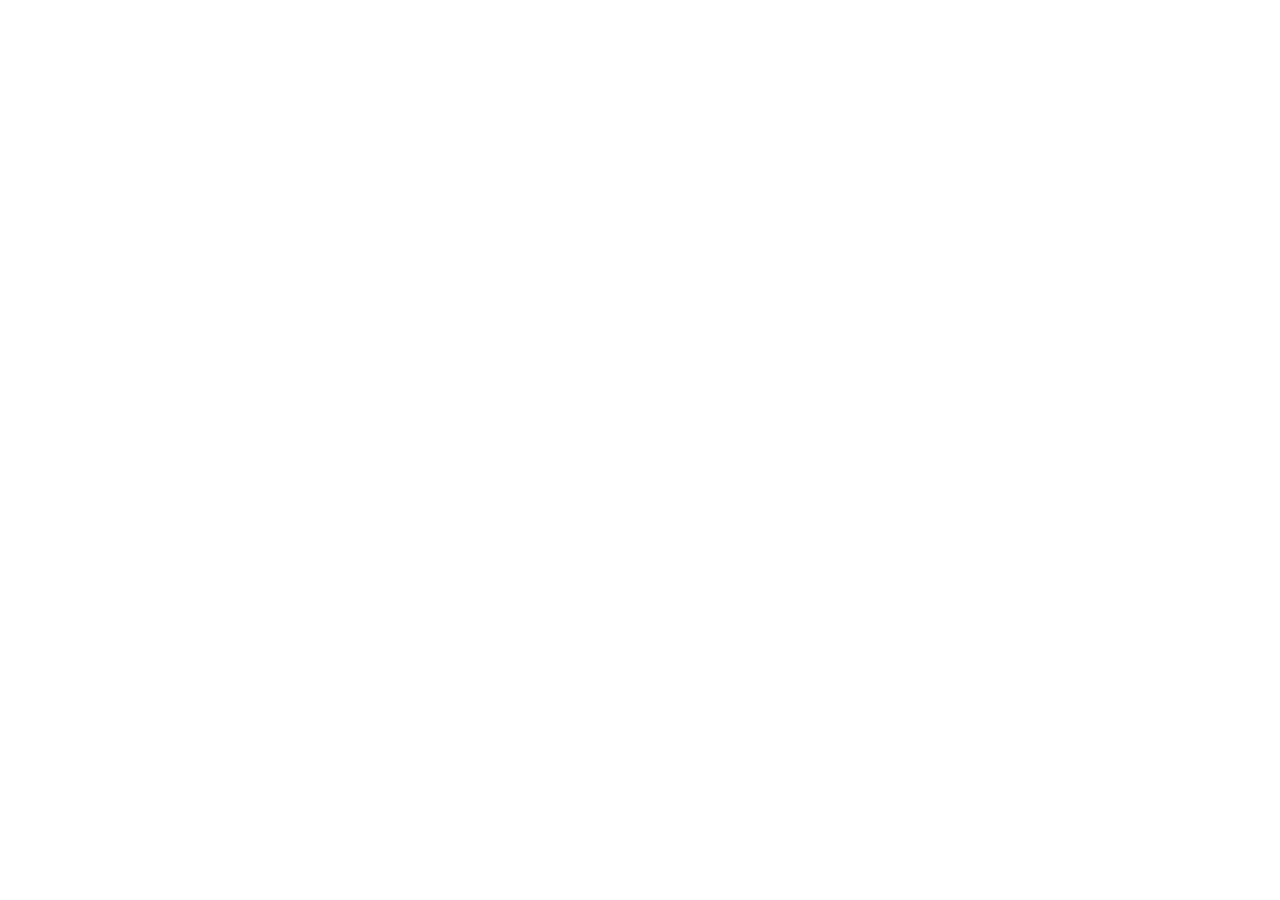
==== index.html @ bf18f3e5 "Primer" ====
<!DOCTYPE html>
<html lang="en">
<head>
    <meta charset="UTF-8">
    <meta name="viewport" content="width=device-width, initial-scale=1.0">
    <title>Les Santes</title>
</head>
<body>
    
</body>
</html>
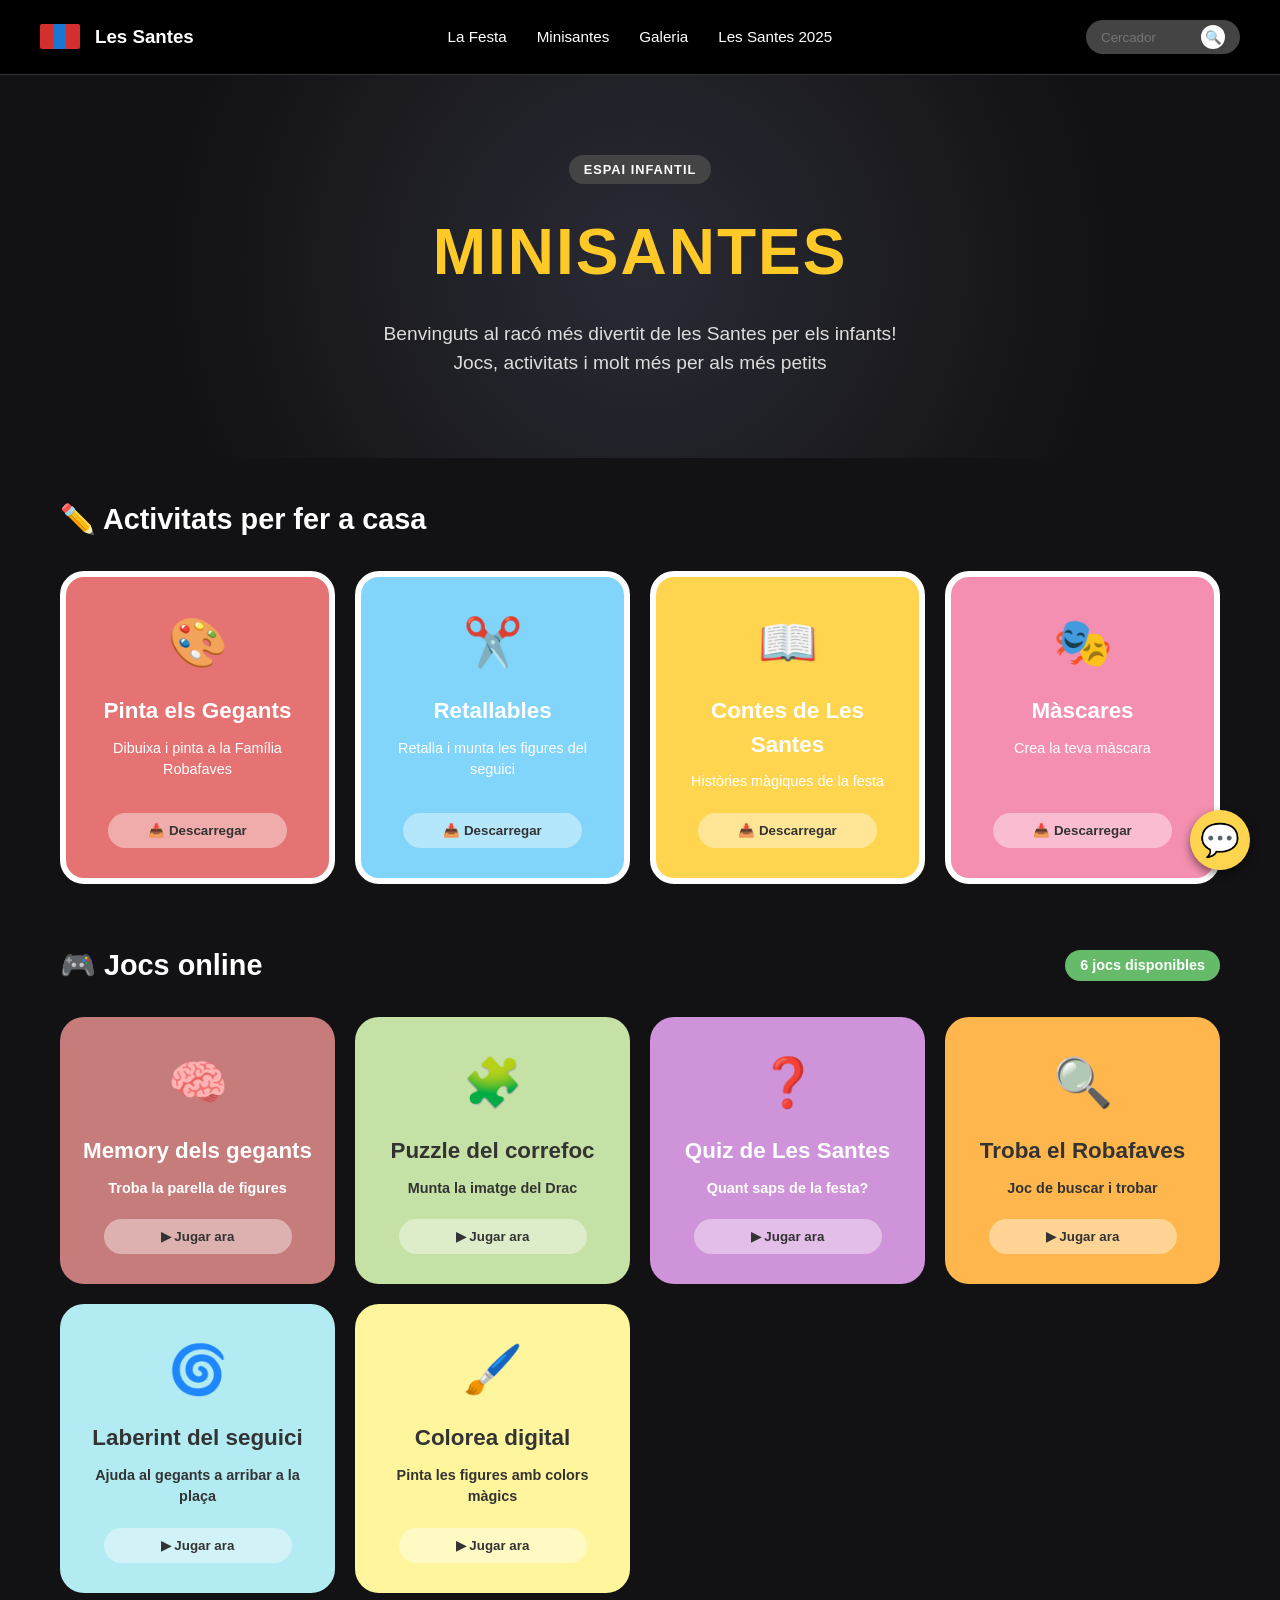
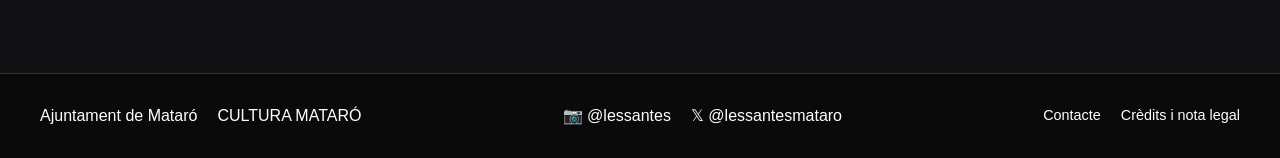
==== commit d6bb5419: "primera estructura" ====
--- a/index.html
+++ b/index.html
@@ -1,11 +1,139 @@
 <!DOCTYPE html>
-<html lang="en">
+<html lang="ca">
 <head>
     <meta charset="UTF-8">
     <meta name="viewport" content="width=device-width, initial-scale=1.0">
-    <title>Les Santes</title>
+    <title>Minisantes - Les Santes</title>
+    <link rel="stylesheet" href="style.css">
 </head>
 <body>
-    
+
+    <header>
+        <div class="logos-header">
+            <div class="flag-placeholder"></div>
+            <h3>Les Santes</h3>
+        </div>
+        <nav>
+            <ul>
+                <li><a href="#">La Festa</a></li>
+                <li><a href="#">Minisantes</a></li>
+                <li><a href="#">Galeria</a></li>
+                <li><a href="#">Les Santes 2025</a></li>
+            </ul>
+        </nav>
+        <div class="search-bar">
+            <input type="text" placeholder="Cercador">
+            <button>🔍</button>
+        </div>
+    </header>
+
+    <section class="hero">
+        <div class="badge">ESPAI INFANTIL</div>
+        <h1>MINISANTES</h1>
+        <p>Benvinguts al racó més divertit de les Santes per els infants!<br>Jocs, activitats i molt més per als més petits</p>
+    </section>
+
+    <div class="container">
+        <div class="section-header">
+            <h2>✏️ Activitats per fer a casa</h2>
+        </div>
+        
+        <div class="grid-4">
+            <div class="card card-bordered bg-red">
+                <div class="card-icon">🎨</div>
+                <h3>Pinta els Gegants</h3>
+                <p>Dibuixa i pinta a la Família Robafaves</p>
+                <button class="btn">📥 Descarregar</button>
+            </div>
+            
+            <div class="card card-bordered bg-blue">
+                <div class="card-icon">✂️</div>
+                <h3>Retallables</h3>
+                <p>Retalla i munta les figures del seguici</p>
+                <button class="btn">📥 Descarregar</button>
+            </div>
+            
+            <div class="card card-bordered bg-yellow">
+                <div class="card-icon">📖</div>
+                <h3>Contes de Les Santes</h3>
+                <p>Històries màgiques de la festa</p>
+                <button class="btn">📥 Descarregar</button>
+            </div>
+            
+            <div class="card card-bordered bg-pink">
+                <div class="card-icon">🎭</div>
+                <h3>Màscares</h3>
+                <p>Crea la teva màscara</p>
+                <button class="btn">📥 Descarregar</button>
+            </div>
+        </div>
+
+        <div class="section-header">
+            <h2>🎮 Jocs online</h2>
+            <div class="badge-green">6 jocs disponibles</div>
+        </div>
+
+        <div class="grid-3">
+            <div class="card bg-dark-red">
+                <div class="card-icon">🧠</div>
+                <h3>Memory dels gegants</h3>
+                <p><strong>Troba la parella de figures</strong></p>
+                <button class="btn">▶ Jugar ara</button>
+            </div>
+            
+            <div class="card bg-light-green card-dark-text">
+                <div class="card-icon">🧩</div>
+                <h3>Puzzle del correfoc</h3>
+                <p><strong>Munta la imatge del Drac</strong></p>
+                <button class="btn">▶ Jugar ara</button>
+            </div>
+            
+            <div class="card bg-purple">
+                <div class="card-icon">❓</div>
+                <h3>Quiz de Les Santes</h3>
+                <p><strong>Quant saps de la festa?</strong></p>
+                <button class="btn">▶ Jugar ara</button>
+            </div>
+            
+            <div class="card bg-orange card-dark-text">
+                <div class="card-icon">🔍</div>
+                <h3>Troba el Robafaves</h3>
+                <p><strong>Joc de buscar i trobar</strong></p>
+                <button class="btn">▶ Jugar ara</button>
+            </div>
+            
+            <div class="card bg-cyan card-dark-text">
+                <div class="card-icon">🌀</div>
+                <h3>Laberint del seguici</h3>
+                <p><strong>Ajuda al gegants a arribar a la plaça</strong></p>
+                <button class="btn">▶ Jugar ara</button>
+            </div>
+            
+            <div class="card bg-lime card-dark-text">
+                <div class="card-icon">🖌️</div>
+                <h3>Colorea digital</h3>
+                <p><strong>Pinta les figures amb colors màgics</strong></p>
+                <button class="btn">▶ Jugar ara</button>
+            </div>
+        </div>
+    </div>
+
+    <div class="fab">💬</div>
+
+    <footer>
+        <div class="footer-logos">
+            <span>Ajuntament de Mataró</span>
+            <span>CULTURA MATARÓ</span>
+        </div>
+        <div class="footer-socials">
+            <span>📷 @lessantes</span>
+            <span>𝕏 @lessantesmataro</span>
+        </div>
+        <div class="footer-links">
+            <a href="#">Contacte</a>
+            <a href="#">Crèdits i nota legal</a>
+        </div>
+    </footer>
+
 </body>
 </html>
--- a/style.css
+++ b/style.css
@@ -0,0 +1,1075 @@
+/* Variables de color basades en el disseny */
+:root {
+    --bg-dark: #121214;
+    --bg-card-red: #e57373;
+    --bg-card-blue: #81d4fa;
+    --bg-card-yellow: #ffd54f;
+    --bg-card-pink: #f48fb1;
+    --bg-card-green: #a5d6a7;
+    --bg-card-purple: #ce93d8;
+    --bg-card-orange: #ffb74d;
+    --bg-card-cyan: #b2ebf2;
+    --bg-card-lime: #fff59d;
+    --text-light: #ffffff;
+    --accent-yellow: #ffca28;
+    --font-main: 'Segoe UI', Roboto, Helvetica, Arial, sans-serif;
+}
+
+* {
+    box-sizing: border-box;
+    margin: 0;
+    padding: 0;
+}
+
+body {
+    background-color: var(--bg-dark);
+    color: var(--text-light);
+    font-family: var(--font-main);
+    line-height: 1.5;
+}
+
+/* --- HEADER --- */
+header {
+    display: flex;
+    justify-content: space-between;
+    align-items: center;
+    padding: 20px 40px;
+    background-color: #000;
+    border-bottom: 1px solid #333;
+}
+
+.logos-header {
+    display: flex;
+    align-items: center;
+    gap: 15px;
+}
+
+.flag-placeholder {
+    width: 40px;
+    height: 25px;
+    background: linear-gradient(to right, #d32f2f 33%, #1976d2 33%, #1976d2 66%, #d32f2f 66%);
+    border-radius: 2px;
+}
+
+nav ul {
+    display: flex;
+    list-style: none;
+    gap: 30px;
+}
+
+nav a {
+    color: var(--text-light);
+    text-decoration: none;
+    font-size: 0.95rem;
+    transition: color 0.3s;
+}
+
+nav a:hover {
+    color: var(--accent-yellow);
+}
+
+.search-bar {
+    display: flex;
+    align-items: center;
+    background-color: #444;
+    border-radius: 20px;
+    padding: 5px 15px;
+}
+
+.search-bar input {
+    background: none;
+    border: none;
+    color: white;
+    outline: none;
+    width: 100px;
+}
+
+.search-bar button {
+    background: white;
+    border: none;
+    border-radius: 50%;
+    width: 24px;
+    height: 24px;
+    cursor: pointer;
+}
+
+/* --- HERO SECTION --- */
+.hero {
+    text-align: center;
+    padding: 80px 20px;
+    background: radial-gradient(circle at center, #2a2a35 0%, var(--bg-dark) 70%);
+    position: relative;
+}
+
+.badge {
+    background-color: #444;
+    color: white;
+    padding: 5px 15px;
+    border-radius: 20px;
+    font-size: 0.8rem;
+    font-weight: bold;
+    display: inline-block;
+    margin-bottom: 20px;
+    letter-spacing: 1px;
+}
+
+.hero h1 {
+    color: var(--accent-yellow);
+    font-size: 4rem;
+    margin-bottom: 20px;
+    text-transform: uppercase;
+    letter-spacing: 2px;
+}
+
+.hero p {
+    max-width: 600px;
+    margin: 0 auto;
+    font-size: 1.2rem;
+    color: #ddd;
+}
+
+/* --- SECTIONS CONTENT --- */
+.container {
+    max-width: 1200px;
+    margin: 0 auto;
+    padding: 40px 20px;
+}
+
+.section-header {
+    display: flex;
+    align-items: center;
+    gap: 15px;
+    margin-bottom: 30px;
+}
+
+.section-header h2 {
+    font-size: 1.8rem;
+}
+
+.badge-green {
+    background-color: #66bb6a;
+    color: white;
+    padding: 5px 15px;
+    border-radius: 20px;
+    font-size: 0.9rem;
+    font-weight: bold;
+    margin-left: auto;
+}
+
+/* --- GRIDS --- */
+.grid-4 {
+    display: grid;
+    grid-template-columns: repeat(auto-fit, minmax(250px, 1fr));
+    gap: 20px;
+    margin-bottom: 60px;
+}
+
+.grid-3 {
+    display: grid;
+    grid-template-columns: repeat(auto-fit, minmax(300px, 1fr));
+    gap: 25px;
+}
+
+/* --- CARDS --- */
+.card {
+    border-radius: 24px;
+    padding: 30px 20px;
+    display: flex;
+    flex-direction: column;
+    align-items: center;
+    text-align: center;
+    position: relative;
+    overflow: hidden;
+    transition: transform 0.2s;
+}
+
+.card:hover {
+    transform: translateY(-5px);
+}
+
+/* Activitats Cards (amb vora blanca) */
+.card-bordered {
+    border: 6px solid white;
+}
+
+.card-icon {
+    font-size: 3rem;
+    margin-bottom: 15px;
+}
+
+.card h3 {
+    font-size: 1.4rem;
+    margin-bottom: 10px;
+    color: white;
+}
+
+.card p {
+    font-size: 0.9rem;
+    margin-bottom: 20px;
+    flex-grow: 1;
+}
+
+.card-dark-text h3, .card-dark-text p {
+    color: #333;
+}
+
+/* Colors de les targetes */
+.bg-red { background-color: var(--bg-card-red); }
+.bg-blue { background-color: var(--bg-card-blue); }
+.bg-yellow { background-color: var(--bg-card-yellow); }
+.bg-pink { background-color: var(--bg-card-pink); }
+
+.bg-dark-red { background-color: #c67c7b; }
+.bg-light-green { background-color: #c5e1a5; }
+.bg-purple { background-color: var(--bg-card-purple); }
+.bg-orange { background-color: var(--bg-card-orange); }
+.bg-cyan { background-color: var(--bg-card-cyan); }
+.bg-lime { background-color: var(--bg-card-lime); }
+
+/* --- BUTTONS --- */
+.btn {
+    background-color: rgba(255, 255, 255, 0.4);
+    border: none;
+    padding: 10px 20px;
+    border-radius: 20px;
+    color: #333;
+    font-weight: bold;
+    cursor: pointer;
+    display: flex;
+    align-items: center;
+    gap: 10px;
+    transition: background-color 0.3s;
+    width: 80%;
+    justify-content: center;
+}
+
+.btn:hover {
+    background-color: rgba(255, 255, 255, 0.6);
+}
+
+/* --- FLOATING BUTTON --- */
+.fab {
+    position: fixed;
+    bottom: 30px;
+    right: 30px;
+    width: 60px;
+    height: 60px;
+    background-color: var(--bg-card-yellow);
+    border-radius: 50%;
+    display: flex;
+    justify-content: center;
+    align-items: center;
+    font-size: 2rem;
+    color: black;
+    box-shadow: 0 4px 10px rgba(0,0,0,0.5);
+    cursor: pointer;
+    z-index: 100;
+}
+
+/* --- FOOTER --- */
+footer {
+    background-color: #0a0a0a;
+    padding: 30px 40px;
+    display: flex;
+    justify-content: space-between;
+    align-items: center;
+    border-top: 1px solid #333;
+    margin-top: 40px;
+    flex-wrap: wrap;
+    gap: 20px;
+}
+
+.footer-logos {
+    display: flex;
+    gap: 20px;
+    align-items: center;
+}
+
+.footer-socials {
+    display: flex;
+    gap: 20px;
+    align-items: center;
+}
+
+.footer-links {
+    display: flex;
+    gap: 20px;
+    font-size: 0.9rem;
+}
+
+.footer-links a {
+    color: white;
+    text-decoration: none;
+}
+
+/* --- RESPONSIVE --- */
+@media (max-width: 768px) {
+    header { flex-direction: column; gap: 20px; }
+    nav ul { flex-wrap: wrap; justify-content: center; }
+    .hero h1 { font-size: 2.5rem; }
+    .section-header { flex-direction: column; align-items: flex-start; }
+    .badge-green { margin-left: 0; }
+    footer { flex-direction: column; text-align: center; justify-content: center; }
+}
+
+/* ==========================================================================
+   VARIABLES I BASE (Reaprofitat de l'exercici anterior)
+   ========================================================================== */
+:root {
+    --bg-dark: #121214;
+    --bg-card-light: #1c1c21; /* Fons lleugerament més clar per targetes */
+    --text-light: #ffffff;
+    --text-muted: #a0a0a0;
+    --accent-yellow: #ffca28;
+    --accent-gold: #cca641; /* Un groc més apagat i elegant com a la foto */
+    --font-main: 'Segoe UI', Roboto, Helvetica, Arial, sans-serif;
+}
+
+* {
+    box-sizing: border-box;
+    margin: 0;
+    padding: 0;
+}
+
+body {
+    background-color: var(--bg-dark);
+    color: var(--text-light);
+    font-family: var(--font-main);
+    line-height: 1.5;
+}
+
+.container {
+    max-width: 1200px;
+    margin: 0 auto;
+    padding: 40px 20px;
+}
+
+.grid-3 {
+    display: grid;
+    grid-template-columns: repeat(auto-fit, minmax(250px, 1fr));
+    gap: 20px;
+}
+
+/* ==========================================================================
+   ESTILS ESPECÍFICS AGENDA LES SANTES 2026
+   ========================================================================== */
+
+/* --- Capçalera --- */
+.agenda-header {
+    text-align: center;
+    padding: 60px 20px 20px;
+}
+
+.agenda-header h1 {
+    font-size: 2.5rem;
+    position: relative;
+    display: inline-block;
+}
+
+.agenda-header h1::after {
+    content: '';
+    display: block;
+    width: 60%;
+    height: 3px;
+    background-color: var(--accent-gold);
+    margin: 10px auto 0;
+    border-radius: 2px;
+}
+
+/* --- Secció de Filtres --- */
+.filters-section {
+    display: flex;
+    align-items: flex-end;
+    gap: 20px;
+    margin-bottom: 40px;
+    flex-wrap: wrap;
+}
+
+.filter-label {
+    color: var(--text-muted);
+    font-size: 0.9rem;
+    margin-bottom: 10px;
+}
+
+.filter-group {
+    display: flex;
+    flex-direction: column;
+    gap: 5px;
+    flex-grow: 1;
+    max-width: 300px;
+}
+
+.filter-group label {
+    font-size: 0.75rem;
+    color: var(--text-muted);
+    text-transform: uppercase;
+    letter-spacing: 1px;
+}
+
+.filter-group select {
+    background-color: transparent;
+    color: var(--text-light);
+    border: 1px solid #333;
+    padding: 12px;
+    border-radius: 6px;
+    font-family: var(--font-main);
+    font-size: 0.95rem;
+    outline: none;
+    appearance: none; /* Elimina la fletxa per defecte del navegador */
+    background-image: url('data:image/svg+xml;utf8,<svg fill="%23cca641" height="24" viewBox="0 0 24 24" width="24" xmlns="http://www.w3.org/2000/svg"><path d="M7 10l5 5 5-5z"/><path d="M0 0h24v24H0z" fill="none"/></svg>');
+    background-repeat: no-repeat;
+    background-position: right 10px center;
+    cursor: pointer;
+}
+
+.filter-group select option {
+    background-color: var(--bg-card-light);
+    color: white;
+}
+
+/* --- Layout Principal (Sidebar + Graella) --- */
+.agenda-layout {
+    display: grid;
+    grid-template-columns: 250px 1fr;
+    gap: 40px;
+    align-items: start;
+}
+
+/* --- Sidebar Categories --- */
+.sidebar {
+    background-color: var(--bg-card-light);
+    padding: 25px;
+    border-radius: 12px;
+}
+
+.sidebar h3 {
+    font-size: 1.1rem;
+    margin-bottom: 20px;
+    color: white;
+}
+
+.category-menu {
+    display: flex;
+    flex-direction: column;
+    gap: 10px;
+}
+
+.category-btn {
+    text-decoration: none;
+    color: var(--text-muted);
+    padding: 12px 15px;
+    border-radius: 8px;
+    display: flex;
+    align-items: center;
+    gap: 15px;
+    transition: all 0.2s;
+    font-size: 0.95rem;
+}
+
+.category-btn:hover {
+    background-color: rgba(255, 255, 255, 0.05);
+    color: white;
+}
+
+.category-btn.active {
+    background-color: var(--accent-gold);
+    color: var(--bg-dark);
+    font-weight: 600;
+}
+
+/* --- Llista de Dies i Targetes d'Agenda --- */
+.agenda-day {
+    margin-bottom: 50px;
+}
+
+.day-title {
+    color: var(--accent-gold);
+    font-size: 1.4rem;
+    font-weight: 400;
+    margin-bottom: 20px;
+    padding-left: 15px;
+    border-left: 3px solid var(--accent-gold);
+}
+
+.event-card {
+    background-color: var(--bg-card-light);
+    padding: 20px;
+    border-radius: 12px;
+    display: flex;
+    flex-direction: column;
+    align-items: flex-start;
+}
+
+.event-time {
+    color: var(--accent-gold);
+    font-size: 1.1rem;
+    margin-bottom: 8px;
+}
+
+.event-title {
+    font-size: 1.1rem;
+    font-weight: 500;
+    margin-bottom: 10px;
+    color: white;
+}
+
+.event-location {
+    color: var(--text-muted);
+    font-size: 0.85rem;
+    margin-bottom: 20px;
+    display: flex;
+    align-items: center;
+    gap: 5px;
+}
+
+.event-tag {
+    background-color: var(--accent-gold);
+    color: var(--bg-dark);
+    padding: 4px 12px;
+    border-radius: 20px;
+    font-size: 0.75rem;
+    font-weight: 600;
+    margin-top: auto; /* Empeny l'etiqueta al final de la targeta si varien d'alçada */
+}
+
+/* --- Footer --- */
+.agenda-footer {
+    background-color: #0a0a0a;
+    padding: 20px 40px;
+    display: flex;
+    justify-content: space-between;
+    align-items: center;
+    border-top: 1px solid #222;
+    margin-top: 40px;
+    font-size: 0.85rem;
+}
+
+.agenda-footer a {
+    color: var(--text-muted);
+    text-decoration: none;
+    margin-right: 20px;
+    transition: color 0.3s;
+}
+
+.agenda-footer a:hover {
+    color: white;
+}
+
+.agenda-footer .footer-center p {
+    color: #666;
+}
+
+.agenda-footer .footer-right a {
+    margin-right: 0;
+    margin-left: 20px;
+}
+
+/* --- Responsive --- */
+@media (max-width: 900px) {
+    .agenda-layout {
+        grid-template-columns: 1fr; /* Sidebar passa a dalt */
+    }
+    
+    .agenda-footer {
+        flex-direction: column;
+        gap: 15px;
+        text-align: center;
+    }
+    
+    .footer-center {
+        order: 3; /* Posa el text central al final al mòbil */
+        margin-top: 10px;
+    }
+}
+
+/* ==========================================================================
+   ESTILS ESPECÍFICS - ELS MEUS ACTES PREFERITS
+   ========================================================================== */
+
+/* --- Noves Variables de Colors per a Etiquetes (Tags) --- */
+:root {
+    --tag-tradicio-c: #cba85a;
+    --tag-tradicio-bg: rgba(203, 168, 90, 0.1);
+    
+    --tag-familiar-c: #6ba4ff;
+    --tag-familiar-bg: rgba(107, 164, 255, 0.1);
+    
+    --tag-espectacles-c: #b366ff;
+    --tag-espectacles-bg: rgba(179, 102, 255, 0.1);
+    
+    --tag-concerts-c: #ff7a7a;
+    --tag-concerts-bg: rgba(255, 122, 122, 0.1);
+    
+    --tag-foc-c: #ff4d4d;
+    --tag-foc-bg: rgba(255, 77, 77, 0.1);
+    
+    --bg-darker: #0d0d12;
+    --card-bg: #1e1e26;
+}
+
+/* Fons una mica més fosc per a aquesta pàgina específica */
+body.favorits-page {
+    background-color: var(--bg-darker);
+}
+
+/* --- Navbar Superior --- */
+.top-navbar {
+    display: flex;
+    justify-content: space-between;
+    align-items: center;
+    padding: 20px 40px;
+    border-bottom: 1px solid rgba(255, 255, 255, 0.05);
+}
+
+.logo-text {
+    font-size: 1.2rem;
+    font-weight: bold;
+    letter-spacing: 4px;
+    color: white;
+}
+
+.nav-links {
+    display: flex;
+    list-style: none;
+    gap: 25px;
+}
+
+.nav-links a {
+    color: var(--text-muted);
+    text-decoration: none;
+    font-size: 0.9rem;
+    transition: color 0.3s;
+}
+
+.nav-links a:hover {
+    color: white;
+}
+
+.nav-links a.active {
+    color: var(--accent-gold);
+}
+
+/* --- Hero --- */
+.hero-favorits {
+    text-align: center;
+    padding: 50px 20px;
+}
+
+.hero-favorits h1 {
+    font-size: 2rem;
+    letter-spacing: 3px;
+    margin-bottom: 15px;
+    position: relative;
+    display: inline-block;
+}
+
+.hero-favorits h1::after {
+    content: '';
+    display: block;
+    width: 50px;
+    height: 2px;
+    background-color: var(--accent-gold);
+    margin: 15px auto 0;
+}
+
+.hero-favorits p {
+    color: var(--text-muted);
+    font-size: 0.95rem;
+    line-height: 1.6;
+}
+
+/* --- Filtres Horitzontals --- */
+.horizontal-filters {
+    display: flex;
+    gap: 15px;
+    margin-bottom: 40px;
+    border-top: 1px solid rgba(255, 255, 255, 0.05);
+    border-bottom: 1px solid rgba(255, 255, 255, 0.05);
+    padding: 15px 0;
+}
+
+.horizontal-filters select {
+    background-color: var(--card-bg);
+    color: var(--text-muted);
+    border: none;
+    padding: 10px 30px 10px 15px;
+    border-radius: 6px;
+    font-family: inherit;
+    font-size: 0.9rem;
+    outline: none;
+    appearance: none;
+    background-image: url('data:image/svg+xml;utf8,<svg fill="%23cca641" height="20" viewBox="0 0 24 24" width="20" xmlns="http://www.w3.org/2000/svg"><path d="M7 10l5 5 5-5z"/><path d="M0 0h24v24H0z" fill="none"/></svg>');
+    background-repeat: no-repeat;
+    background-position: right 10px center;
+    cursor: pointer;
+}
+
+/* --- Modificacions Sidebar per a Favorits --- */
+.categories-sidebar {
+    background-color: transparent;
+    border: 1px solid rgba(255, 255, 255, 0.05);
+    padding: 20px;
+}
+
+.categories-sidebar h3 {
+    font-size: 0.75rem;
+    letter-spacing: 1px;
+    color: var(--text-muted);
+    margin-bottom: 15px;
+    text-transform: uppercase;
+}
+
+.color-box {
+    width: 10px;
+    height: 10px;
+    border-radius: 2px;
+    display: inline-block;
+}
+
+.box-all { background-color: var(--accent-gold); }
+.box-concerts { background-color: var(--tag-concerts-c); }
+.box-familiar { background-color: var(--tag-familiar-c); }
+.box-tradicio { background-color: var(--tag-tradicio-c); }
+.box-foc { background-color: var(--tag-foc-c); }
+.box-espectacles { background-color: var(--tag-espectacles-c); }
+
+.categories-sidebar .category-btn.active {
+    background-color: rgba(255, 255, 255, 0.05);
+    color: var(--accent-gold);
+}
+
+/* --- Títol dels Dies --- */
+.day-title-small {
+    font-size: 1.1rem;
+    font-weight: 600;
+    margin-bottom: 20px;
+    color: white;
+    display: flex;
+    align-items: center;
+    gap: 10px;
+}
+
+.day-title-small span {
+    color: var(--accent-gold);
+}
+
+/* --- Targetes d'Esdeveniments (Overrides) --- */
+.favorits-page .event-card {
+    background-color: var(--card-bg);
+    border: 1px solid rgba(255, 255, 255, 0.03);
+}
+
+.card-header {
+    display: flex;
+    justify-content: space-between;
+    width: 100%;
+    align-items: flex-start;
+}
+
+.favorits-page .event-time {
+    color: white;
+    font-weight: bold;
+    font-size: 1.2rem;
+}
+
+.heart-icon {
+    color: #ff4d4d;
+    font-size: 1.2rem;
+    cursor: pointer;
+}
+
+.favorits-page .event-location {
+    font-size: 0.8rem;
+    margin-bottom: 15px;
+}
+
+/* --- Badges (Etiquetes estilitzades) --- */
+.badge-tradicio, .badge-familiar, .badge-espectacles, .badge-concerts, .badge-foc {
+    padding: 3px 12px;
+    border-radius: 20px;
+    font-size: 0.65rem;
+    font-weight: bold;
+    letter-spacing: 1px;
+    border: 1px solid;
+    background-color: transparent;
+}
+
+.badge-tradicio {
+    color: var(--tag-tradicio-c);
+    border-color: rgba(203, 168, 90, 0.3);
+}
+.badge-familiar {
+    color: var(--tag-familiar-c);
+    border-color: rgba(107, 164, 255, 0.3);
+    background-color: var(--tag-familiar-bg); /* En la foto aquest té fons ple */
+}
+.badge-espectacles {
+    color: var(--tag-espectacles-c);
+    border-color: rgba(179, 102, 255, 0.3);
+    background-color: var(--tag-espectacles-bg);
+}
+.badge-concerts {
+    color: var(--tag-concerts-c);
+    border-color: rgba(255, 122, 122, 0.3);
+}
+.badge-foc {
+    color: var(--tag-foc-c);
+    border-color: rgba(255, 77, 77, 0.3);
+}
+
+/* ==========================================================================
+   ESTILS ESPECÍFICS - CHATBOT PANEL (33% DE LA PANTALLA)
+   ========================================================================== */
+
+:root {
+    --chat-panel-bg: #222228;
+    --chat-header-bg: #3c3521; /* El to marró/daurat de la foto */
+    --chat-msg-bg: #36363e;
+    --chat-input-bg: #2a2a32;
+    --text-chat-muted: #888888;
+}
+
+/* El panell s'amaga a la dreta per defecte */
+.chatbot-panel {
+    position: fixed;
+    top: 20px;
+    right: -100%; /* Amagat inicialment */
+    width: 33vw; /* Ocupa un 33% de l'ample de la pantalla */
+    min-width: 350px; /* Però mai serà massa estret */
+    max-width: 450px;
+    height: calc(100vh - 40px); /* Alçada completa menys els marges */
+    background-color: var(--chat-panel-bg);
+    border-radius: 20px;
+    box-shadow: -5px 10px 30px rgba(0,0,0,0.8);
+    display: flex;
+    flex-direction: column;
+    z-index: 9999;
+    transition: right 0.4s cubic-bezier(0.25, 0.8, 0.25, 1);
+    overflow: hidden;
+}
+
+/* Classe per mostrar el panell quan s'activa amb JS */
+.chatbot-panel.open {
+    right: 20px;
+}
+
+/* --- Capçalera --- */
+.chatbot-header {
+    background-color: var(--chat-header-bg);
+    padding: 20px;
+    display: flex;
+    align-items: center;
+    gap: 15px;
+    border-bottom-left-radius: 15px;
+    border-bottom-right-radius: 15px;
+}
+
+.chatbot-avatar {
+    width: 40px;
+    height: 40px;
+    background-color: var(--accent-gold, #cba85a);
+    border-radius: 50%;
+    flex-shrink: 0;
+}
+
+.chatbot-title {
+    flex-grow: 1;
+}
+
+.chatbot-title h2 {
+    font-size: 1.1rem;
+    color: white;
+    margin-bottom: 2px;
+}
+
+.chatbot-title p {
+    font-size: 0.75rem;
+    color: var(--text-chat-muted);
+    display: flex;
+    align-items: center;
+    gap: 5px;
+}
+
+.status-dot {
+    width: 8px;
+    height: 8px;
+    background-color: #4CAF50;
+    border-radius: 50%;
+    display: inline-block;
+}
+
+.close-chat {
+    background: none;
+    border: none;
+    color: black;
+    font-size: 1.5rem;
+    font-weight: bold;
+    cursor: pointer;
+    opacity: 0.7;
+    transition: opacity 0.2s;
+}
+
+.close-chat:hover { opacity: 1; }
+
+/* --- Cos del Xatbot --- */
+.chatbot-body {
+    padding: 20px;
+    overflow-y: auto;
+    flex-grow: 1;
+    display: flex;
+    flex-direction: column;
+    gap: 15px;
+}
+
+/* Xips (Filtres) */
+.chat-chips {
+    display: flex;
+    gap: 10px;
+    overflow-x: auto;
+    padding-bottom: 10px;
+    scrollbar-width: none; /* Amaga scrollbar a Firefox */
+}
+
+.chat-chips::-webkit-scrollbar { display: none; } /* Amaga scroll a Chrome/Safari */
+
+.chat-chip {
+    background-color: var(--chat-msg-bg);
+    border: 1px solid rgba(255, 255, 255, 0.05);
+    color: var(--text-chat-muted);
+    padding: 8px 15px;
+    border-radius: 20px;
+    font-size: 0.85rem;
+    cursor: pointer;
+    white-space: nowrap;
+    transition: all 0.2s;
+}
+
+.chat-chip.active {
+    background-color: var(--accent-gold, #cba85a);
+    color: black;
+    font-weight: 600;
+}
+
+/* Bombolles de missatge */
+.chat-message {
+    background-color: var(--chat-msg-bg);
+    padding: 15px 20px;
+    border-radius: 15px;
+    color: #e0e0e0;
+    font-size: 0.95rem;
+    line-height: 1.4;
+    width: fit-content;
+    max-width: 90%;
+}
+
+/* Opcions (Graella 2x2) */
+.options-title {
+    color: var(--text-chat-muted);
+    font-size: 0.85rem;
+    margin: 10px 0;
+}
+
+.chat-grid-2x2 {
+    display: grid;
+    grid-template-columns: 1fr 1fr;
+    gap: 12px;
+}
+
+.chat-option-card {
+    background-color: var(--chat-msg-bg);
+    padding: 15px;
+    border-radius: 12px;
+    cursor: pointer;
+    transition: background-color 0.2s;
+}
+
+.chat-option-card:hover {
+    background-color: #40404a;
+}
+
+.chat-icon {
+    font-size: 1.2rem;
+    display: block;
+    margin-bottom: 10px;
+}
+
+.chat-option-card h4 {
+    color: var(--accent-gold, #cba85a);
+    font-size: 0.9rem;
+    margin-bottom: 5px;
+}
+
+.chat-option-card p {
+    color: var(--text-chat-muted);
+    font-size: 0.75rem;
+}
+
+.user-typing-dot {
+    width: 25px;
+    height: 25px;
+    background-color: var(--accent-gold, #cba85a);
+    border-radius: 50%;
+    margin-top: 10px;
+}
+
+/* --- Footer (Input) --- */
+.chatbot-footer {
+    padding: 20px;
+    background-color: var(--chat-panel-bg);
+    border-top: 1px solid rgba(255, 255, 255, 0.05);
+}
+
+.chat-input-wrapper {
+    display: flex;
+    background-color: var(--chat-input-bg);
+    border-radius: 30px;
+    padding: 5px 5px 5px 20px;
+    align-items: center;
+}
+
+.chat-input-wrapper input {
+    background: transparent;
+    border: none;
+    color: white;
+    flex-grow: 1;
+    font-size: 0.9rem;
+    outline: none;
+}
+
+.chat-input-wrapper input::placeholder {
+    color: var(--text-chat-muted);
+}
+
+.chat-send-btn {
+    width: 40px;
+    height: 40px;
+    border-radius: 50%;
+    background-color: var(--accent-gold, #cba85a);
+    border: none;
+    color: black;
+    display: flex;
+    justify-content: center;
+    align-items: center;
+    cursor: pointer;
+    font-size: 1rem;
+    transition: transform 0.2s;
+}
+
+.chat-send-btn:hover {
+    transform: scale(1.05);
+}
+
+/* --- Responsive (Mòbils) --- */
+@media (max-width: 768px) {
+    .chatbot-panel {
+        width: 100vw;
+        height: 100vh;
+        top: 0;
+        right: -100%;
+        border-radius: 0;
+        min-width: 100%;
+    }
+    .chatbot-panel.open {
+        right: 0;
+    }
+}
